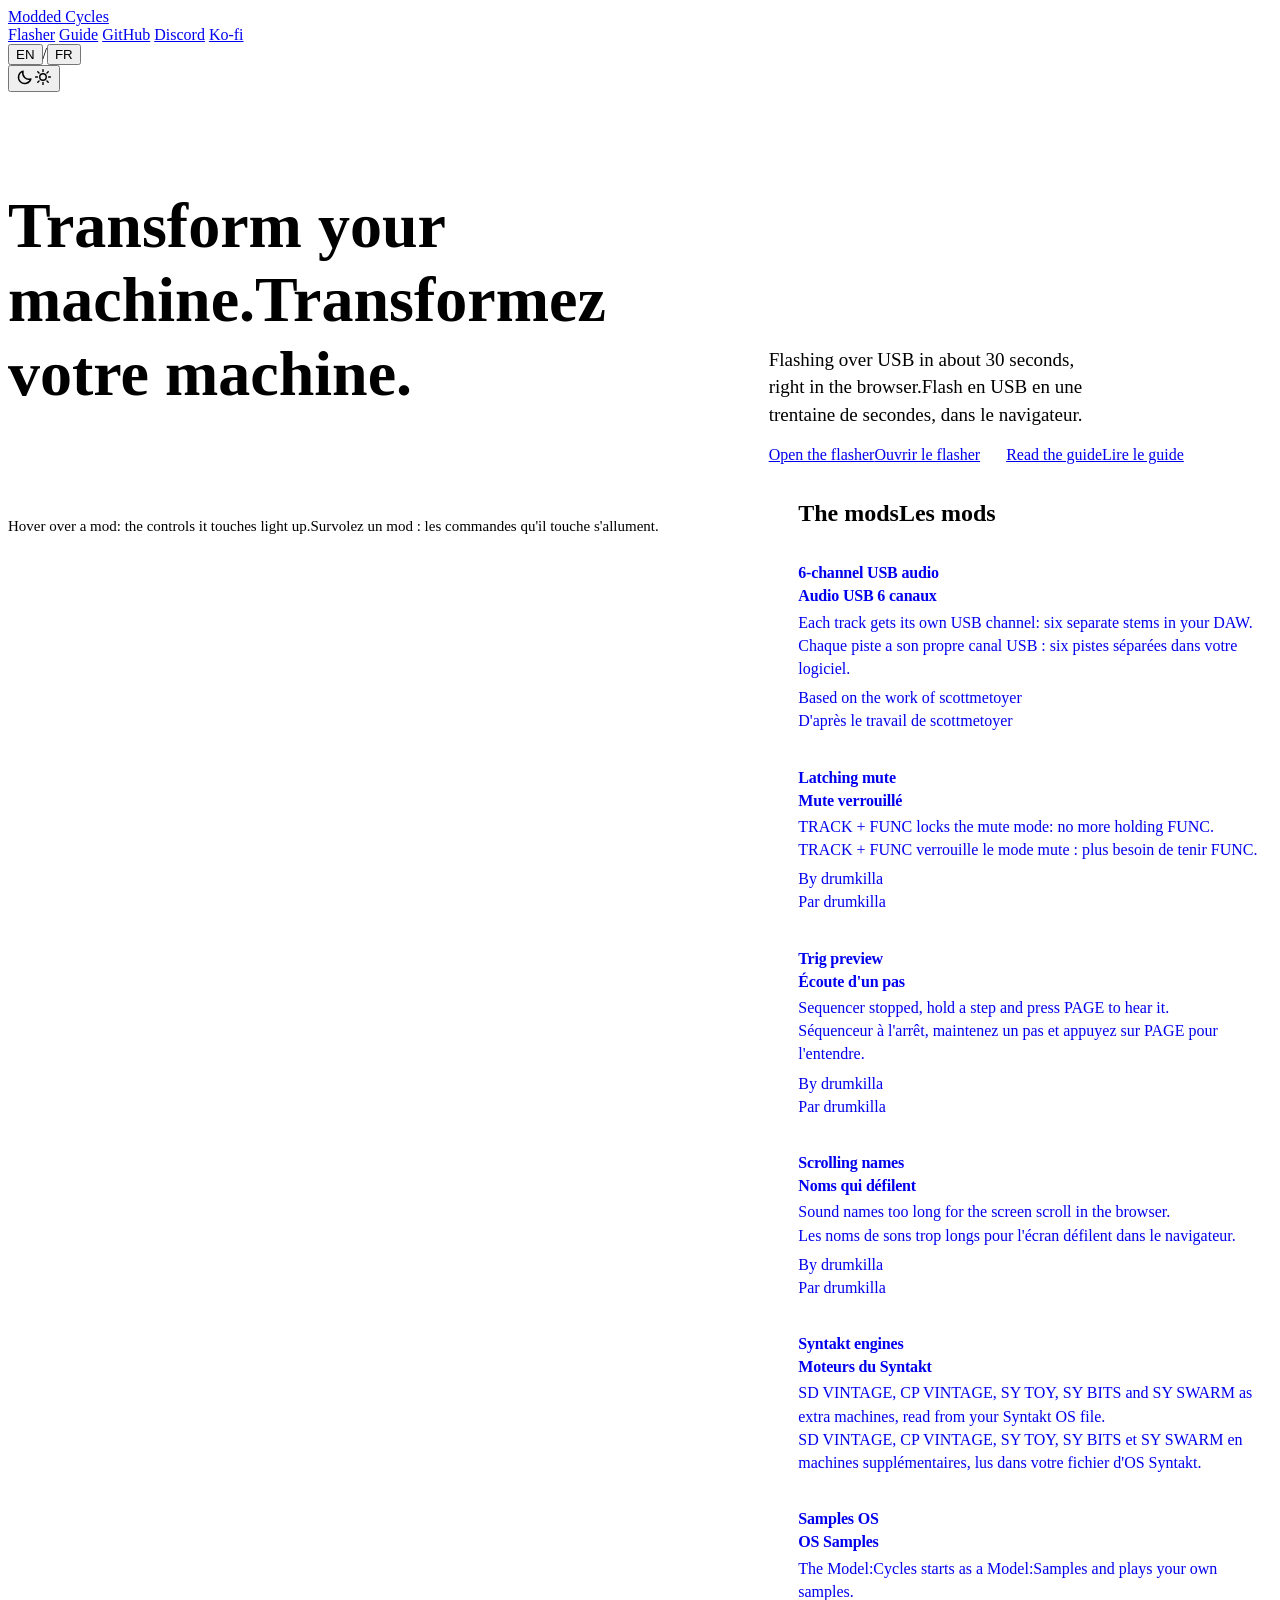
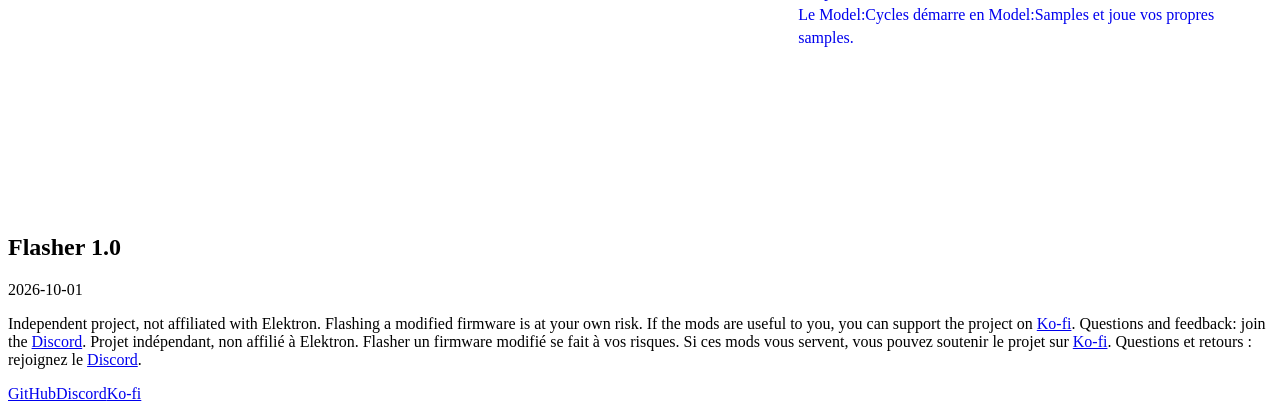
==== docs/index.html @ 0661b315 "Acid with the Syntakt engines under Model-TG (notes/51 §11) With Model-TG ticked, Acid and the Synta" ====
<!DOCTYPE html>
<html lang="en">
<head>
<meta charset="utf-8">
<meta name="viewport" content="width=device-width, initial-scale=1">
<title>Modded Cycles</title>
<meta name="description" content="Firmware mods for the Elektron Model:Cycles: 6-channel USB audio, Syntakt engines, latching mute, trig preview. Patched in your browser from your own OS file.">
<meta name="theme-color" content="#e3e2de" media="(prefers-color-scheme: light)">
<meta name="theme-color" content="#1b1b1b" media="(prefers-color-scheme: dark)">
<link rel="icon" href="assets/icon.svg" type="image/svg+xml">
<link rel="preconnect" href="https://fonts.googleapis.com">
<link rel="preconnect" href="https://fonts.gstatic.com" crossorigin>
<link rel="stylesheet" href="https://fonts.googleapis.com/css2?family=Familjen+Grotesk:wght@400..700&family=Tiny5&display=swap">
<link rel="stylesheet" href="assets/site.css?v=2026-10-09-01">
<script>try{var l=localStorage.getItem("mc-lang"),t=localStorage.getItem("mc-theme")}catch(e){}document.documentElement.lang=l||(/^fr\b/i.test(navigator.language||"")?"fr":"en");if(t)document.documentElement.setAttribute("data-theme",t)</script>
<style>
  .intro{display:grid;grid-template-columns:minmax(0,7fr) minmax(0,5fr);gap:20px 56px;align-items:end;padding:44px 0 36px}
  .intro h1{font-size:clamp(40px,5vw,64px)}
  .intro p{font-size:19px;line-height:1.45;max-width:34ch;margin:0 0 18px}
  .act{display:flex;flex-wrap:wrap;align-items:center;gap:14px 26px}

  .bench{display:grid;grid-template-columns:minmax(0,1.55fr) minmax(0,1fr);gap:56px;align-items:start}
  .bench figure{margin:0;position:sticky;top:20px}
  .bench [data-device]{max-width:calc((100vh - 275px) * 1.467)}
  .bench figcaption{margin-top:18px;font-size:15px;color:var(--muted)}
  .bench h2{margin:0 0 18px}
  .mods{list-style:none;margin:0;padding:0;border-top:1px solid var(--line)}
  .mods a{display:block;padding:16px 0 17px;border-bottom:1px solid var(--line);text-decoration:none}
  .mods b{display:block;font-size:19px;letter-spacing:-.01em;margin-bottom:3px}
  .mods span{display:block;color:var(--ink-2);font-size:16px;line-height:1.45}
  .mods em{display:block;margin-top:6px;font-style:normal;font-size:14px;color:var(--muted)}
  .mods a:hover b,.mods a:focus-visible b{text-decoration:underline;text-decoration-color:var(--red);text-decoration-thickness:2px;text-underline-offset:.18em}
  .mods a:focus-visible{outline-offset:0}

  .release{display:grid;grid-template-columns:minmax(0,7fr) minmax(0,5fr);gap:12px 56px;margin-top:120px;padding-top:28px;border-top:1px solid var(--ink)}
  .release time{display:block;color:var(--muted);margin-top:10px}
  .release p{margin:0 0 .6em;font-size:18px}
  .release ul{margin:0;padding-left:1.1em}
  .release li{margin:.3em 0}

  @media (hover:none){.bench figcaption{display:none}}
  @media (max-width:900px){
    .intro{grid-template-columns:1fr;padding:36px 0 32px}
    .bench{grid-template-columns:1fr;gap:32px}
    .bench figure{position:static}
    .bench [data-device]{max-width:none}
    .release{grid-template-columns:1fr;margin-top:80px}
  }
</style>
</head>
<body data-page="home">

<header class="wrap top">
  <a class="brand" href="./">Modded Cycles</a>
  <nav aria-label="Site">
    <a href="flasher/">Flasher</a>
    <a href="guide/">Guide</a>
    <a href="https://github.com/18nelli18/Modded-Cycles" target="_blank" rel="noopener">GitHub</a>
    <a href="https://discord.gg/hWegtJZcmm" target="_blank" rel="noopener">Discord</a>
    <a href="https://ko-fi.com/18nelli" target="_blank" rel="noopener">Ko-fi</a>
  </nav>
  <div class="lang" role="group" aria-label="Language"><button type="button" data-lang="en" aria-pressed="true">EN</button>/<button type="button" data-lang="fr" aria-pressed="false">FR</button></div>
  <button type="button" class="theme-btn" aria-label="Dark mode"><svg class="moon" width="18" height="18" viewBox="0 0 20 20" fill="none" stroke="currentColor" stroke-width="1.6" stroke-linejoin="round" aria-hidden="true"><path d="M16.5 12.2A7 7 0 0 1 7.8 3.5a7 7 0 1 0 8.7 8.7z"/></svg><svg class="sun" width="18" height="18" viewBox="0 0 20 20" fill="none" stroke="currentColor" stroke-width="1.6" stroke-linecap="round" aria-hidden="true"><circle cx="10" cy="10" r="3.6"/><path d="M10 1.8v2M10 16.2v2M1.8 10h2M16.2 10h2M4.2 4.2l1.4 1.4M14.4 14.4l1.4 1.4M4.2 15.8l1.4-1.4M14.4 5.6l1.4-1.4"/></svg></button>
</header>

<main class="wrap">
  <section class="intro">
    <h1><span data-l="en">Transform your machine.</span><span data-l="fr">Transformez votre machine.</span></h1>
    <div>
      <p><span data-l="en">Flashing over USB in about 30 seconds, right in the browser.</span><span data-l="fr">Flash en USB en une trentaine de secondes, dans le navigateur.</span></p>
      <div class="act">
        <a class="btn" href="flasher/"><span data-l="en">Open the flasher</span><span data-l="fr">Ouvrir le flasher</span></a>
        <a href="guide/"><span data-l="en">Read the guide</span><span data-l="fr">Lire le guide</span></a>
      </div>
    </div>
  </section>

  <section class="bench">
    <figure>
      <div data-device="seq"></div>
      <figcaption><span data-l="en">Hover over a mod: the controls it touches light up.</span><span data-l="fr">Survolez un mod : les commandes qu'il touche s'allument.</span></figcaption>
    </figure>
    <div>
      <h2><span data-l="en">The mods</span><span data-l="fr">Les mods</span></h2>
      <ol class="mods">
        <li><a href="guide/#usb6" data-hl="pads" data-lcd="USB AUDIO/>6 CHANNELS">
          <b><span data-l="en">6-channel USB audio</span><span data-l="fr">Audio USB 6 canaux</span></b>
          <span><span data-l="en">Each track gets its own USB channel: six separate stems in your DAW.</span><span data-l="fr">Chaque piste a son propre canal USB : six pistes séparées dans votre logiciel.</span></span>
          <em><span data-l="en">Based on the work of scottmetoyer</span><span data-l="fr">D'après le travail de scottmetoyer</span></em></a></li>
        <li><a href="guide/#mute" data-hl="track,func" data-lcd="MUTE/>LOCKED">
          <b><span data-l="en">Latching mute</span><span data-l="fr">Mute verrouillé</span></b>
          <span><span data-l="en">TRACK + FUNC locks the mute mode: no more holding FUNC.</span><span data-l="fr">TRACK + FUNC verrouille le mode mute : plus besoin de tenir FUNC.</span></span>
          <em><span data-l="en">By drumkilla</span><span data-l="fr">Par drumkilla</span></em></a></li>
        <li><a href="guide/#preview" data-hl="s5,page" data-lcd="TRIG 5/>PREVIEW">
          <b><span data-l="en">Trig preview</span><span data-l="fr">Écoute d'un pas</span></b>
          <span><span data-l="en">Sequencer stopped, hold a step and press PAGE to hear it.</span><span data-l="fr">Séquenceur à l'arrêt, maintenez un pas et appuyez sur PAGE pour l'entendre.</span></span>
          <em><span data-l="en">By drumkilla</span><span data-l="fr">Par drumkilla</span></em></a></li>
        <li><a href="guide/#scroll" data-hl="lcd" data-lcd="~Deep Ocean Pad Wash 02">
          <b><span data-l="en">Scrolling names</span><span data-l="fr">Noms qui défilent</span></b>
          <span><span data-l="en">Sound names too long for the screen scroll in the browser.</span><span data-l="fr">Les noms de sons trop longs pour l'écran défilent dans le navigateur.</span></span>
          <em><span data-l="en">By drumkilla</span><span data-l="fr">Par drumkilla</span></em></a></li>
        <li><a href="guide/#syntakt" data-hl="lcd,machines,synth" data-lcd="menu">
          <b><span data-l="en">Syntakt engines</span><span data-l="fr">Moteurs du Syntakt</span></b>
          <span><span data-l="en">SD VINTAGE, CP VINTAGE, SY TOY, SY BITS and SY SWARM as extra machines, read from your Syntakt OS file.</span><span data-l="fr">SD VINTAGE, CP VINTAGE, SY TOY, SY BITS et SY SWARM en machines supplémentaires, lus dans votre fichier d'OS Syntakt.</span></span></a></li>
        <li><a href="guide/#samples" data-hl="lcd,pads" data-lcd="SAMPLES OS/>MODEL:SAMPLES">
          <b><span data-l="en">Samples OS</span><span data-l="fr">OS Samples</span></b>
          <span><span data-l="en">The Model:Cycles starts as a Model:Samples and plays your own samples.</span><span data-l="fr">Le Model:Cycles démarre en Model:Samples et joue vos propres samples.</span></span></a></li>
      </ol>
    </div>
  </section>

  <section class="release" id="version">
    <div>
      <h2>Flasher <span data-rel="version">1.0</span></h2>
      <time data-rel="date">2026-10-01</time>
    </div>
    <div data-rel="changes"></div>
  </section>
</main>

<footer class="foot">
  <div class="wrap">
    <p>
      <span data-l="en">Independent project, not affiliated with Elektron. Flashing a modified firmware is at your own risk. If the mods are useful to you, you can support the project on <a href="https://ko-fi.com/18nelli" target="_blank" rel="noopener">Ko-fi</a>. Questions and feedback: join the <a href="https://discord.gg/hWegtJZcmm" target="_blank" rel="noopener">Discord</a>.</span>
      <span data-l="fr">Projet indépendant, non affilié à Elektron. Flasher un firmware modifié se fait à vos risques. Si ces mods vous servent, vous pouvez soutenir le projet sur <a href="https://ko-fi.com/18nelli" target="_blank" rel="noopener">Ko-fi</a>. Questions et retours : rejoignez le <a href="https://discord.gg/hWegtJZcmm" target="_blank" rel="noopener">Discord</a>.</span>
    </p>
    <nav aria-label="Footer"><a href="https://github.com/18nelli18/Modded-Cycles" target="_blank" rel="noopener">GitHub</a><a href="https://discord.gg/hWegtJZcmm" target="_blank" rel="noopener">Discord</a><a href="https://ko-fi.com/18nelli" target="_blank" rel="noopener">Ko-fi</a></nav>
  </div>
</footer>

<script src="assets/release.js?v=2026-10-09-01"></script>
<script src="assets/cycles.js?v=2026-10-09-01"></script>
<script src="assets/site.js?v=2026-10-09-01"></script>
</body>
</html>
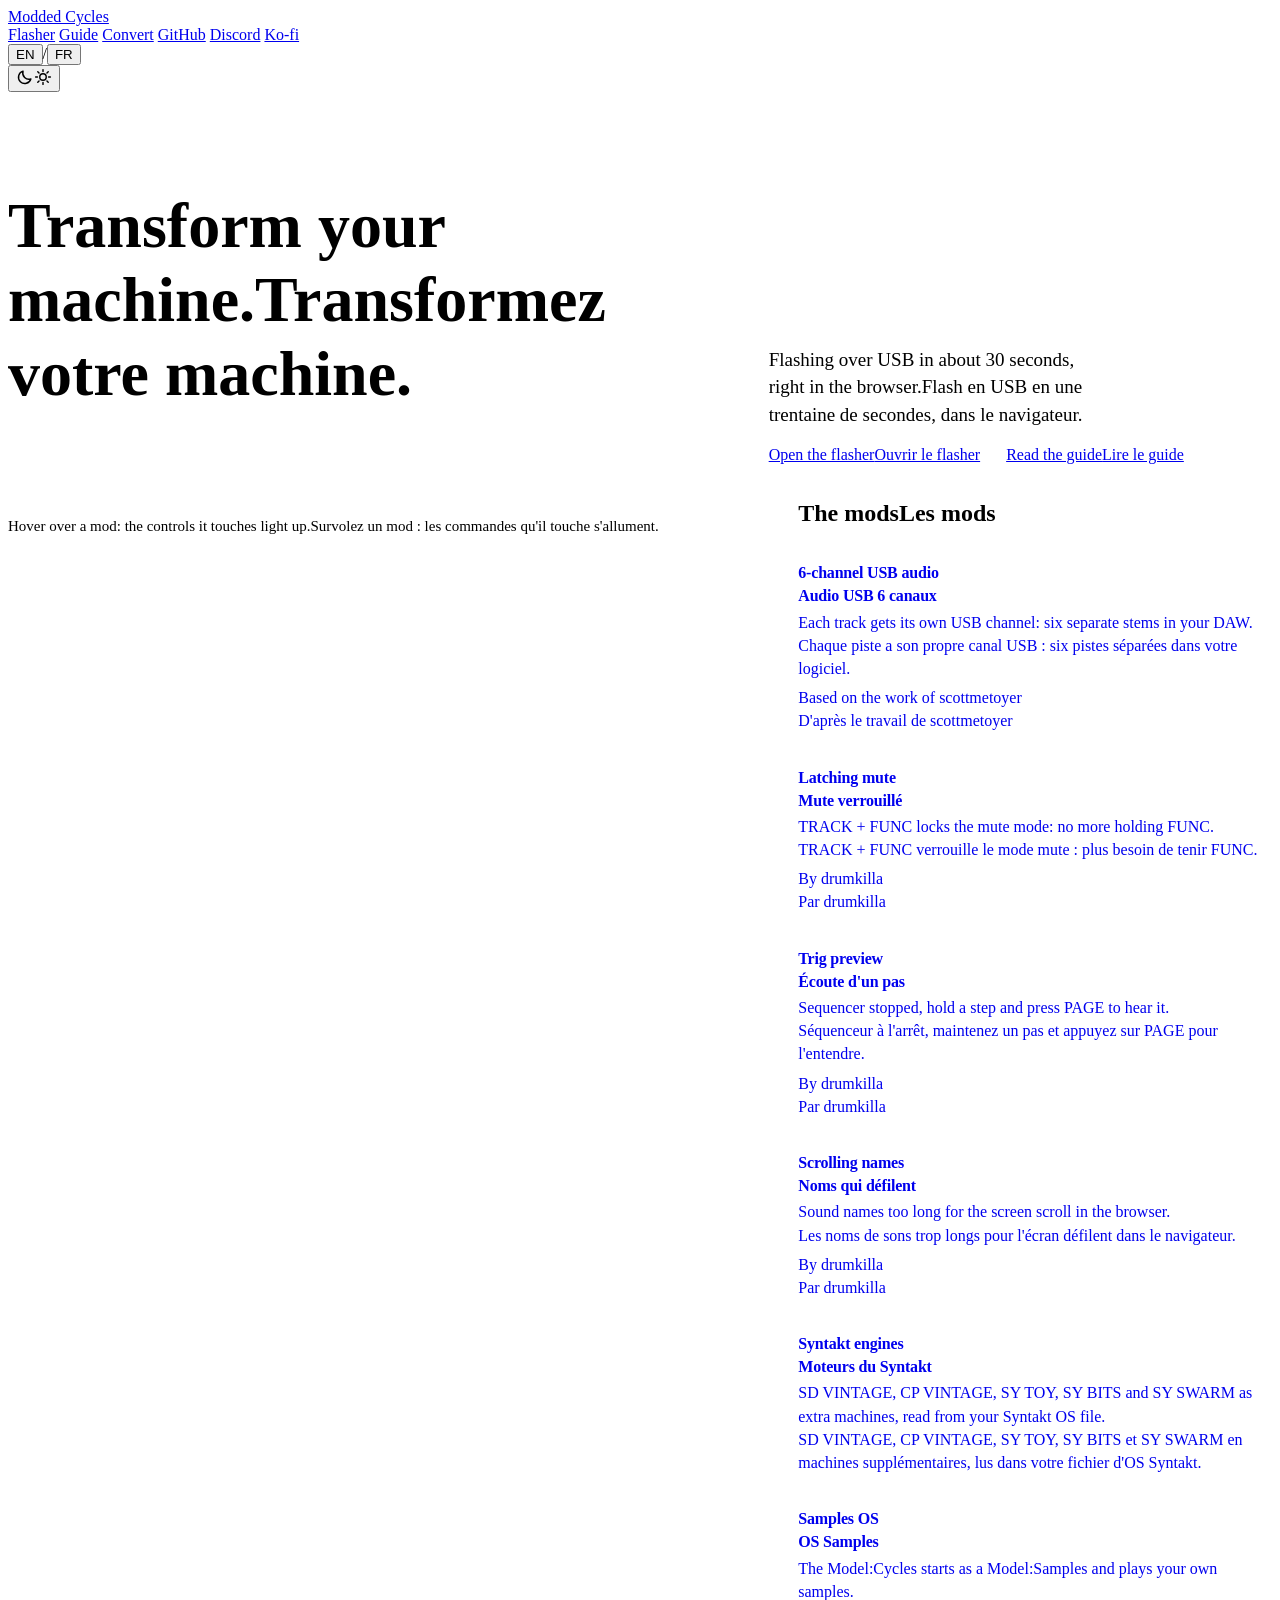
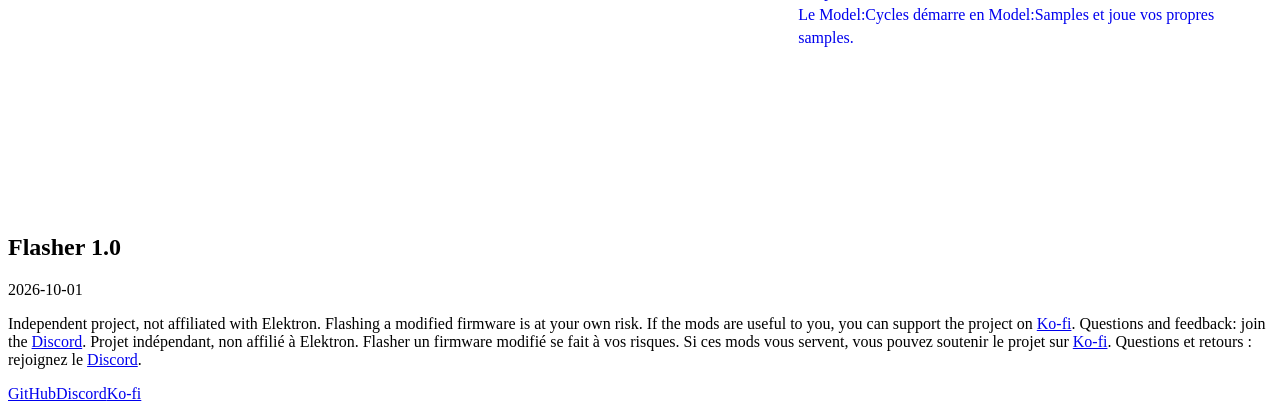
==== commit f7347646: "Wavetable: convert tables offline (web converter + baked layout), fade in at note-on Wave now reads " ====
--- a/docs/index.html
+++ b/docs/index.html
@@ -11,7 +11,7 @@
 <link rel="preconnect" href="https://fonts.googleapis.com">
 <link rel="preconnect" href="https://fonts.gstatic.com" crossorigin>
 <link rel="stylesheet" href="https://fonts.googleapis.com/css2?family=Familjen+Grotesk:wght@400..700&family=Tiny5&display=swap">
-<link rel="stylesheet" href="assets/site.css?v=2026-10-09-01">
+<link rel="stylesheet" href="assets/site.css?v=2026-10-08-02">
 <script>try{var l=localStorage.getItem("mc-lang"),t=localStorage.getItem("mc-theme")}catch(e){}document.documentElement.lang=l||(/^fr\b/i.test(navigator.language||"")?"fr":"en");if(t)document.documentElement.setAttribute("data-theme",t)</script>
 <style>
   .intro{display:grid;grid-template-columns:minmax(0,7fr) minmax(0,5fr);gap:20px 56px;align-items:end;padding:44px 0 36px}
@@ -55,6 +55,7 @@
   <nav aria-label="Site">
     <a href="flasher/">Flasher</a>
     <a href="guide/">Guide</a>
+    <a href="convert/">Convert</a>
     <a href="https://github.com/18nelli18/Modded-Cycles" target="_blank" rel="noopener">GitHub</a>
     <a href="https://discord.gg/hWegtJZcmm" target="_blank" rel="noopener">Discord</a>
     <a href="https://ko-fi.com/18nelli" target="_blank" rel="noopener">Ko-fi</a>
@@ -128,8 +129,8 @@
   </div>
 </footer>
 
-<script src="assets/release.js?v=2026-10-09-01"></script>
-<script src="assets/cycles.js?v=2026-10-09-01"></script>
-<script src="assets/site.js?v=2026-10-09-01"></script>
+<script src="assets/release.js?v=2026-10-08-02"></script>
+<script src="assets/cycles.js?v=2026-10-08-02"></script>
+<script src="assets/site.js?v=2026-10-08-02"></script>
 </body>
 </html>
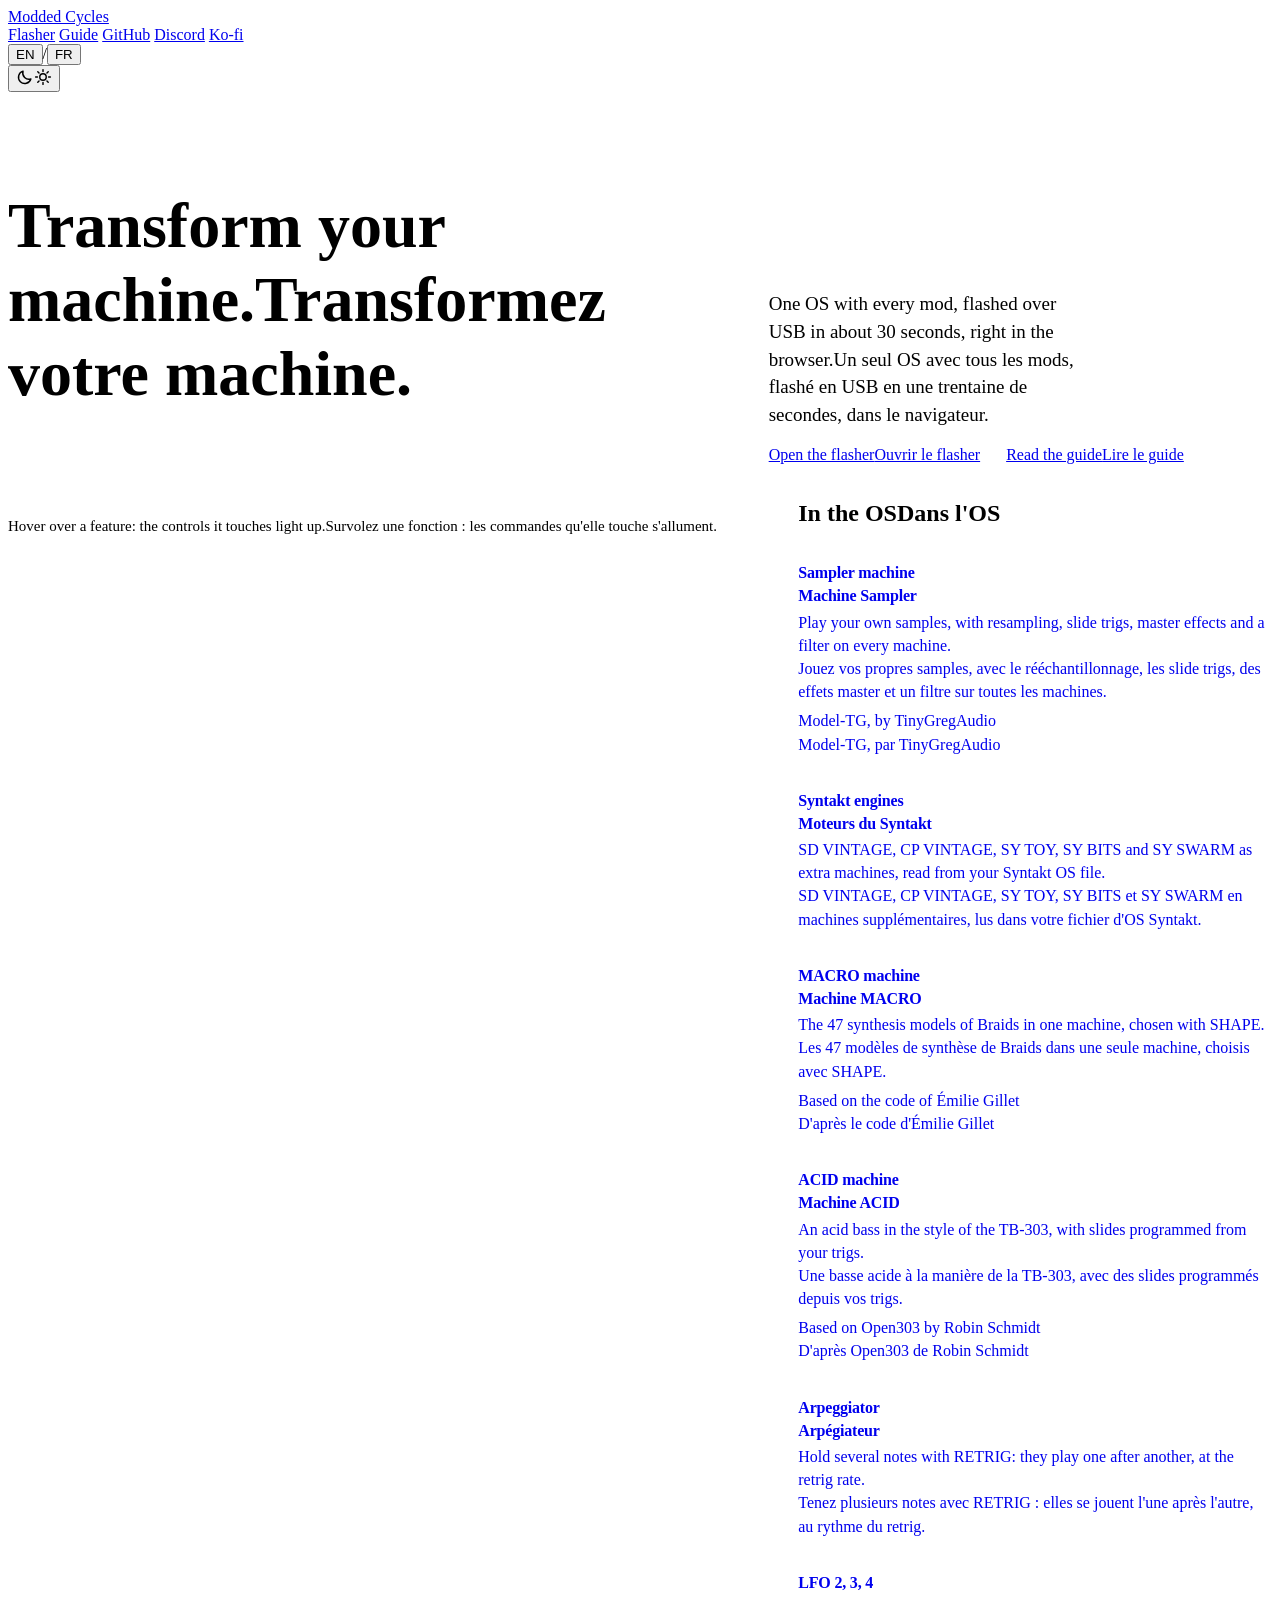
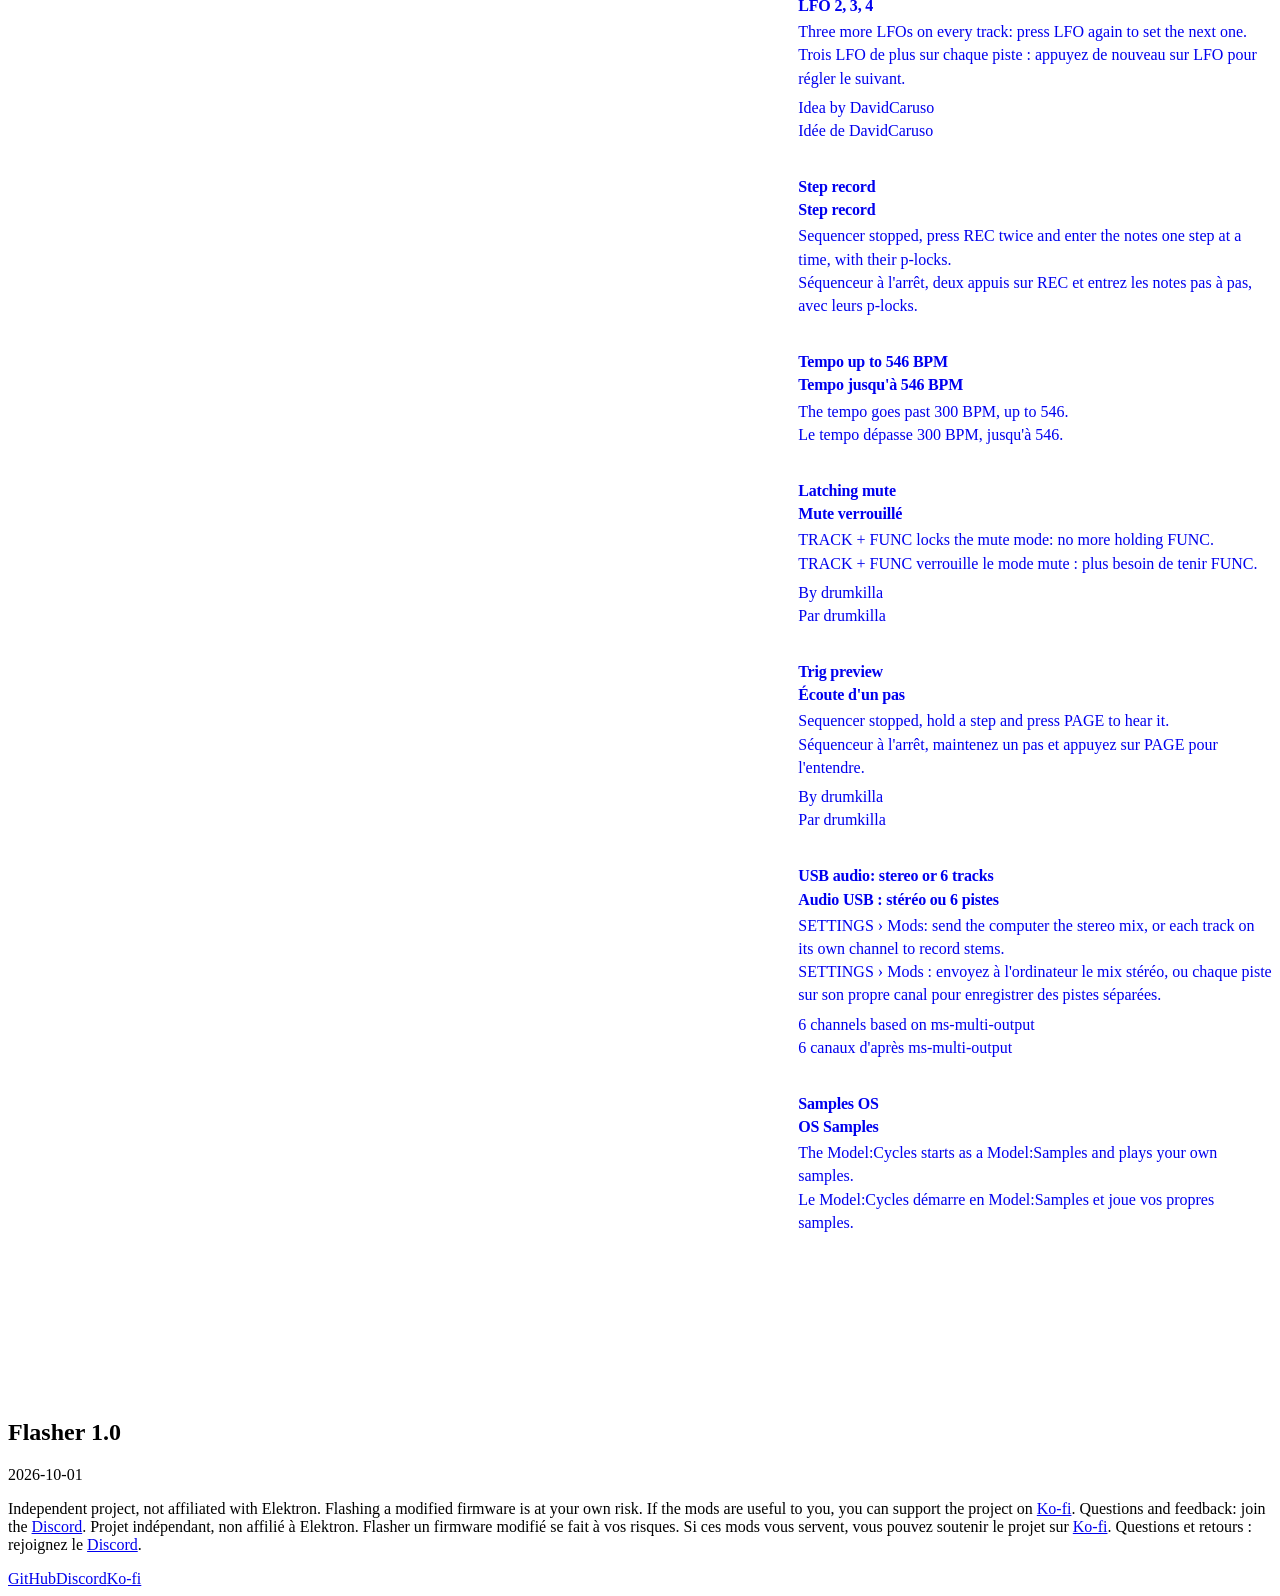
==== commit 09fcef25: "Merge Maxime's main (Modded Cycles OS 2.0) into the wave preview branch upstream/main brings the sin" ====
--- a/docs/index.html
+++ b/docs/index.html
@@ -4,14 +4,14 @@
 <meta charset="utf-8">
 <meta name="viewport" content="width=device-width, initial-scale=1">
 <title>Modded Cycles</title>
-<meta name="description" content="Firmware mods for the Elektron Model:Cycles: 6-channel USB audio, Syntakt engines, latching mute, trig preview. Patched in your browser from your own OS file.">
+<meta name="description" content="Modded Cycles OS: one firmware for the Elektron Model:Cycles with a Sampler, the Syntakt engines, MACRO, ACID, an arpeggiator and more. Built in your browser from your own official files.">
 <meta name="theme-color" content="#e3e2de" media="(prefers-color-scheme: light)">
 <meta name="theme-color" content="#1b1b1b" media="(prefers-color-scheme: dark)">
 <link rel="icon" href="assets/icon.svg" type="image/svg+xml">
 <link rel="preconnect" href="https://fonts.googleapis.com">
 <link rel="preconnect" href="https://fonts.gstatic.com" crossorigin>
 <link rel="stylesheet" href="https://fonts.googleapis.com/css2?family=Familjen+Grotesk:wght@400..700&family=Tiny5&display=swap">
-<link rel="stylesheet" href="assets/site.css?v=2026-10-08-02">
+<link rel="stylesheet" href="assets/site.css?v=2026-10-20-02">
 <script>try{var l=localStorage.getItem("mc-lang"),t=localStorage.getItem("mc-theme")}catch(e){}document.documentElement.lang=l||(/^fr\b/i.test(navigator.language||"")?"fr":"en");if(t)document.documentElement.setAttribute("data-theme",t)</script>
 <style>
   .intro{display:grid;grid-template-columns:minmax(0,7fr) minmax(0,5fr);gap:20px 56px;align-items:end;padding:44px 0 36px}
@@ -55,7 +55,6 @@
   <nav aria-label="Site">
     <a href="flasher/">Flasher</a>
     <a href="guide/">Guide</a>
-    <a href="convert/">Convert</a>
     <a href="https://github.com/18nelli18/Modded-Cycles" target="_blank" rel="noopener">GitHub</a>
     <a href="https://discord.gg/hWegtJZcmm" target="_blank" rel="noopener">Discord</a>
     <a href="https://ko-fi.com/18nelli" target="_blank" rel="noopener">Ko-fi</a>
@@ -68,7 +67,7 @@
   <section class="intro">
     <h1><span data-l="en">Transform your machine.</span><span data-l="fr">Transformez votre machine.</span></h1>
     <div>
-      <p><span data-l="en">Flashing over USB in about 30 seconds, right in the browser.</span><span data-l="fr">Flash en USB en une trentaine de secondes, dans le navigateur.</span></p>
+      <p><span data-l="en">One OS with every mod, flashed over USB in about 30 seconds, right in the browser.</span><span data-l="fr">Un seul OS avec tous les mods, flashé en USB en une trentaine de secondes, dans le navigateur.</span></p>
       <div class="act">
         <a class="btn" href="flasher/"><span data-l="en">Open the flasher</span><span data-l="fr">Ouvrir le flasher</span></a>
         <a href="guide/"><span data-l="en">Read the guide</span><span data-l="fr">Lire le guide</span></a>
@@ -79,15 +78,39 @@
   <section class="bench">
     <figure>
       <div data-device="seq"></div>
-      <figcaption><span data-l="en">Hover over a mod: the controls it touches light up.</span><span data-l="fr">Survolez un mod : les commandes qu'il touche s'allument.</span></figcaption>
+      <figcaption><span data-l="en">Hover over a feature: the controls it touches light up.</span><span data-l="fr">Survolez une fonction : les commandes qu'elle touche s'allument.</span></figcaption>
     </figure>
     <div>
-      <h2><span data-l="en">The mods</span><span data-l="fr">Les mods</span></h2>
+      <h2><span data-l="en">In the OS</span><span data-l="fr">Dans l'OS</span></h2>
       <ol class="mods">
-        <li><a href="guide/#usb6" data-hl="pads" data-lcd="USB AUDIO/>6 CHANNELS">
-          <b><span data-l="en">6-channel USB audio</span><span data-l="fr">Audio USB 6 canaux</span></b>
-          <span><span data-l="en">Each track gets its own USB channel: six separate stems in your DAW.</span><span data-l="fr">Chaque piste a son propre canal USB : six pistes séparées dans votre logiciel.</span></span>
-          <em><span data-l="en">Based on the work of scottmetoyer</span><span data-l="fr">D'après le travail de scottmetoyer</span></em></a></li>
+        <li><a href="guide/#model-tg" data-hl="machines,func" data-lcd="07 Sampler/>Sample loaded/to Sampler">
+          <b><span data-l="en">Sampler machine</span><span data-l="fr">Machine Sampler</span></b>
+          <span><span data-l="en">Play your own samples, with resampling, slide trigs, master effects and a filter on every machine.</span><span data-l="fr">Jouez vos propres samples, avec le rééchantillonnage, les slide trigs, des effets master et un filtre sur toutes les machines.</span></span>
+          <em><span data-l="en">Model-TG, by TinyGregAudio</span><span data-l="fr">Model-TG, par TinyGregAudio</span></em></a></li>
+        <li><a href="guide/#syntakt" data-hl="lcd,machines,synth" data-lcd="08 SDVtg/>09 CPVtg/10 SYToy/11 SYBit">
+          <b><span data-l="en">Syntakt engines</span><span data-l="fr">Moteurs du Syntakt</span></b>
+          <span><span data-l="en">SD VINTAGE, CP VINTAGE, SY TOY, SY BITS and SY SWARM as extra machines, read from your Syntakt OS file.</span><span data-l="fr">SD VINTAGE, CP VINTAGE, SY TOY, SY BITS et SY SWARM en machines supplémentaires, lus dans votre fichier d'OS Syntakt.</span></span></a></li>
+        <li><a href="guide/#macro" data-hl="machines,shape,color,sweep" data-lcd="13 MACRO/>47 MODELS">
+          <b><span data-l="en">MACRO machine</span><span data-l="fr">Machine MACRO</span></b>
+          <span><span data-l="en">The 47 synthesis models of Braids in one machine, chosen with SHAPE.</span><span data-l="fr">Les 47 modèles de synthèse de Braids dans une seule machine, choisis avec SHAPE.</span></span>
+          <em><span data-l="en">Based on the code of Émilie Gillet</span><span data-l="fr">D'après le code d'Émilie Gillet</span></em></a></li>
+        <li><a href="guide/#acid" data-hl="machines,synth" data-lcd="14 ACID/>CUT RES ENV DRV">
+          <b><span data-l="en">ACID machine</span><span data-l="fr">Machine ACID</span></b>
+          <span><span data-l="en">An acid bass in the style of the TB-303, with slides programmed from your trigs.</span><span data-l="fr">Une basse acide à la manière de la TB-303, avec des slides programmés depuis vos trigs.</span></span>
+          <em><span data-l="en">Based on Open303 by Robin Schmidt</span><span data-l="fr">D'après Open303 de Robin Schmidt</span></em></a></li>
+        <li><a href="guide/#arp" data-hl="func,retrig" data-lcd=">Arp     UP/Oct      1">
+          <b><span data-l="en">Arpeggiator</span><span data-l="fr">Arpégiateur</span></b>
+          <span><span data-l="en">Hold several notes with RETRIG: they play one after another, at the retrig rate.</span><span data-l="fr">Tenez plusieurs notes avec RETRIG : elles se jouent l'une après l'autre, au rythme du retrig.</span></span></a></li>
+        <li><a href="guide/#lfo-plus" data-hl="lfo,lfospeed" data-lcd="LFO/>2">
+          <b><span data-l="en">LFO 2, 3, 4</span><span data-l="fr">LFO 2, 3, 4</span></b>
+          <span><span data-l="en">Three more LFOs on every track: press LFO again to set the next one.</span><span data-l="fr">Trois LFO de plus sur chaque piste : appuyez de nouveau sur LFO pour régler le suivant.</span></span>
+          <em><span data-l="en">Idea by DavidCaruso</span><span data-l="fr">Idée de DavidCaruso</span></em></a></li>
+        <li><a href="guide/#step-rec" data-hl="rec,s1" data-lcd="Step-rec:/>ON">
+          <b><span data-l="en">Step record</span><span data-l="fr">Step record</span></b>
+          <span><span data-l="en">Sequencer stopped, press REC twice and enter the notes one step at a time, with their p-locks.</span><span data-l="fr">Séquenceur à l'arrêt, deux appuis sur REC et entrez les notes pas à pas, avec leurs p-locks.</span></span></a></li>
+        <li><a href="guide/#tempo" data-hl="tempo,level" data-lcd="TEMPO/>546.0 BPM">
+          <b><span data-l="en">Tempo up to 546 BPM</span><span data-l="fr">Tempo jusqu'à 546 BPM</span></b>
+          <span><span data-l="en">The tempo goes past 300 BPM, up to 546.</span><span data-l="fr">Le tempo dépasse 300 BPM, jusqu'à 546.</span></span></a></li>
         <li><a href="guide/#mute" data-hl="track,func" data-lcd="MUTE/>LOCKED">
           <b><span data-l="en">Latching mute</span><span data-l="fr">Mute verrouillé</span></b>
           <span><span data-l="en">TRACK + FUNC locks the mute mode: no more holding FUNC.</span><span data-l="fr">TRACK + FUNC verrouille le mode mute : plus besoin de tenir FUNC.</span></span>
@@ -96,13 +119,10 @@
           <b><span data-l="en">Trig preview</span><span data-l="fr">Écoute d'un pas</span></b>
           <span><span data-l="en">Sequencer stopped, hold a step and press PAGE to hear it.</span><span data-l="fr">Séquenceur à l'arrêt, maintenez un pas et appuyez sur PAGE pour l'entendre.</span></span>
           <em><span data-l="en">By drumkilla</span><span data-l="fr">Par drumkilla</span></em></a></li>
-        <li><a href="guide/#scroll" data-hl="lcd" data-lcd="~Deep Ocean Pad Wash 02">
-          <b><span data-l="en">Scrolling names</span><span data-l="fr">Noms qui défilent</span></b>
-          <span><span data-l="en">Sound names too long for the screen scroll in the browser.</span><span data-l="fr">Les noms de sons trop longs pour l'écran défilent dans le navigateur.</span></span>
-          <em><span data-l="en">By drumkilla</span><span data-l="fr">Par drumkilla</span></em></a></li>
-        <li><a href="guide/#syntakt" data-hl="lcd,machines,synth" data-lcd="menu">
-          <b><span data-l="en">Syntakt engines</span><span data-l="fr">Moteurs du Syntakt</span></b>
-          <span><span data-l="en">SD VINTAGE, CP VINTAGE, SY TOY, SY BITS and SY SWARM as extra machines, read from your Syntakt OS file.</span><span data-l="fr">SD VINTAGE, CP VINTAGE, SY TOY, SY BITS et SY SWARM en machines supplémentaires, lus dans votre fichier d'OS Syntakt.</span></span></a></li>
+        <li><a href="guide/#mod-settings" data-hl="settings,level" data-lcd="USB AUDIO/>6CH">
+          <b><span data-l="en">USB audio: stereo or 6 tracks</span><span data-l="fr">Audio USB : stéréo ou 6 pistes</span></b>
+          <span><span data-l="en">SETTINGS › Mods: send the computer the stereo mix, or each track on its own channel to record stems.</span><span data-l="fr">SETTINGS › Mods : envoyez à l'ordinateur le mix stéréo, ou chaque piste sur son propre canal pour enregistrer des pistes séparées.</span></span>
+          <em><span data-l="en">6 channels based on ms-multi-output</span><span data-l="fr">6 canaux d'après ms-multi-output</span></em></a></li>
         <li><a href="guide/#samples" data-hl="lcd,pads" data-lcd="SAMPLES OS/>MODEL:SAMPLES">
           <b><span data-l="en">Samples OS</span><span data-l="fr">OS Samples</span></b>
           <span><span data-l="en">The Model:Cycles starts as a Model:Samples and plays your own samples.</span><span data-l="fr">Le Model:Cycles démarre en Model:Samples et joue vos propres samples.</span></span></a></li>
@@ -129,8 +149,8 @@
   </div>
 </footer>
 
-<script src="assets/release.js?v=2026-10-08-02"></script>
-<script src="assets/cycles.js?v=2026-10-08-02"></script>
-<script src="assets/site.js?v=2026-10-08-02"></script>
+<script src="assets/release.js?v=2026-10-20-02"></script>
+<script src="assets/cycles.js?v=2026-10-20-02"></script>
+<script src="assets/site.js?v=2026-10-20-02"></script>
 </body>
 </html>
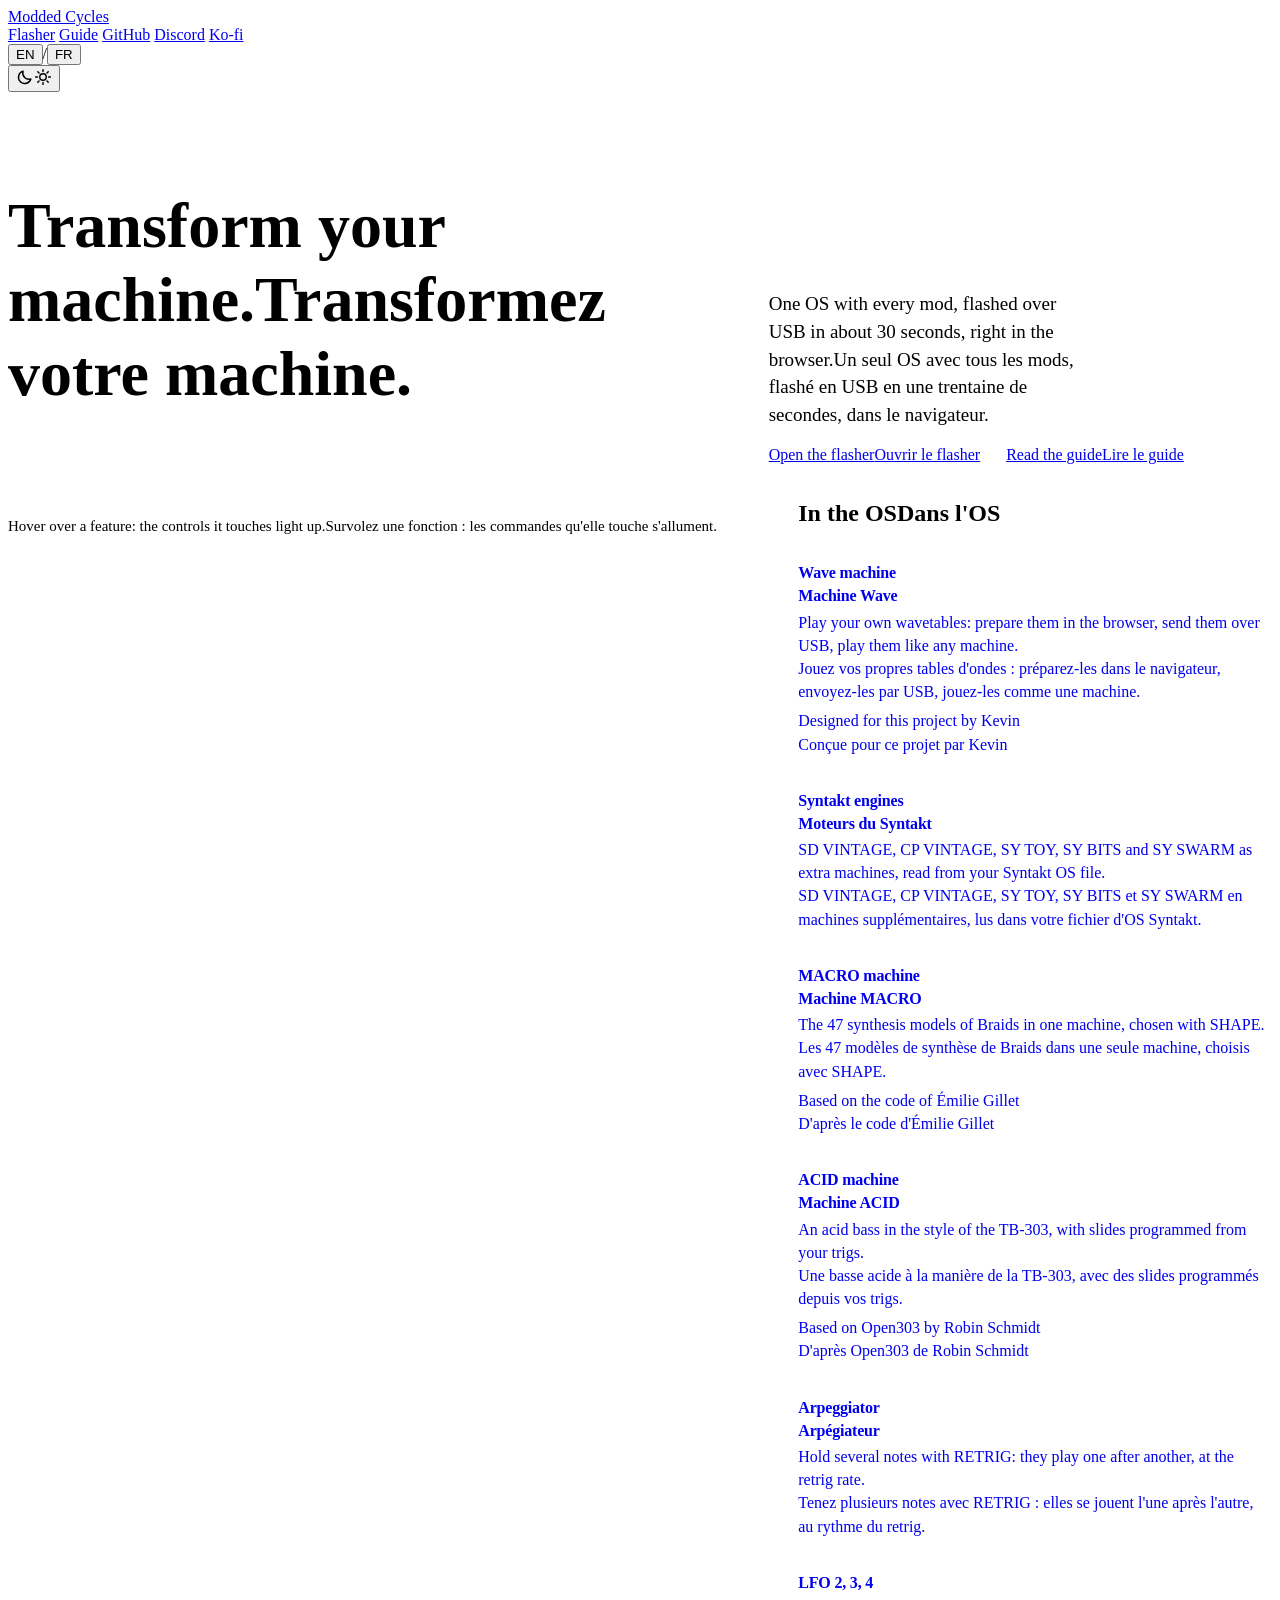
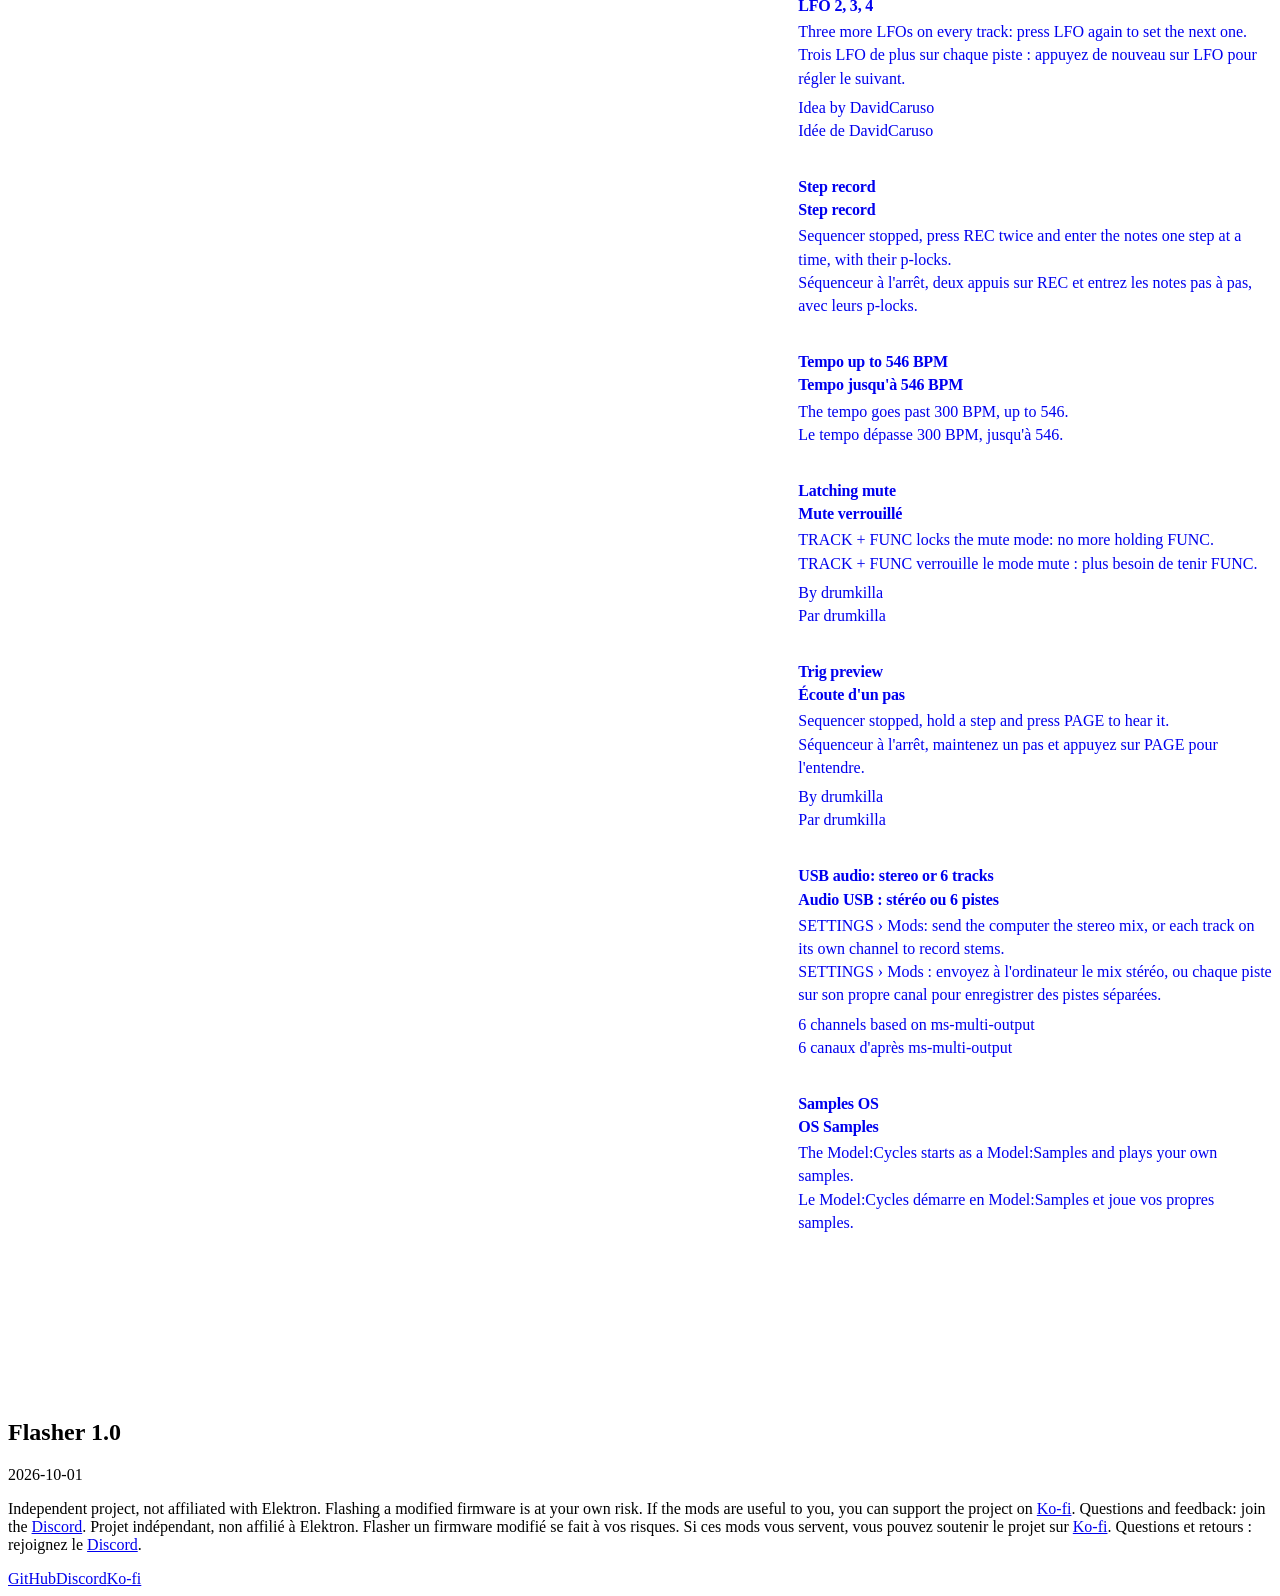
==== commit 0bf7c414: "Wave in the OS: Modded Cycles OS 2.1 (Wave instead of Model-TG) Wave and Model-TG write to the same " ====
--- a/docs/index.html
+++ b/docs/index.html
@@ -4,14 +4,14 @@
 <meta charset="utf-8">
 <meta name="viewport" content="width=device-width, initial-scale=1">
 <title>Modded Cycles</title>
-<meta name="description" content="Modded Cycles OS: one firmware for the Elektron Model:Cycles with a Sampler, the Syntakt engines, MACRO, ACID, an arpeggiator and more. Built in your browser from your own official files.">
+<meta name="description" content="Modded Cycles OS: one firmware for the Elektron Model:Cycles with a Wave machine, the Syntakt engines, MACRO, ACID, an arpeggiator and more. Built in your browser from your own official files.">
 <meta name="theme-color" content="#e3e2de" media="(prefers-color-scheme: light)">
 <meta name="theme-color" content="#1b1b1b" media="(prefers-color-scheme: dark)">
 <link rel="icon" href="assets/icon.svg" type="image/svg+xml">
 <link rel="preconnect" href="https://fonts.googleapis.com">
 <link rel="preconnect" href="https://fonts.gstatic.com" crossorigin>
 <link rel="stylesheet" href="https://fonts.googleapis.com/css2?family=Familjen+Grotesk:wght@400..700&family=Tiny5&display=swap">
-<link rel="stylesheet" href="assets/site.css?v=2026-10-20-02">
+<link rel="stylesheet" href="assets/site.css?v=2026-10-21-01">
 <script>try{var l=localStorage.getItem("mc-lang"),t=localStorage.getItem("mc-theme")}catch(e){}document.documentElement.lang=l||(/^fr\b/i.test(navigator.language||"")?"fr":"en");if(t)document.documentElement.setAttribute("data-theme",t)</script>
 <style>
   .intro{display:grid;grid-template-columns:minmax(0,7fr) minmax(0,5fr);gap:20px 56px;align-items:end;padding:44px 0 36px}
@@ -83,10 +83,10 @@
     <div>
       <h2><span data-l="en">In the OS</span><span data-l="fr">Dans l'OS</span></h2>
       <ol class="mods">
-        <li><a href="guide/#model-tg" data-hl="machines,func" data-lcd="07 Sampler/>Sample loaded/to Sampler">
-          <b><span data-l="en">Sampler machine</span><span data-l="fr">Machine Sampler</span></b>
-          <span><span data-l="en">Play your own samples, with resampling, slide trigs, master effects and a filter on every machine.</span><span data-l="fr">Jouez vos propres samples, avec le rééchantillonnage, les slide trigs, des effets master et un filtre sur toutes les machines.</span></span>
-          <em><span data-l="en">Model-TG, by TinyGregAudio</span><span data-l="fr">Model-TG, par TinyGregAudio</span></em></a></li>
+        <li><a href="guide/#wave" data-hl="machines,func" data-lcd="14 Wave/>Table loaded/to Wave">
+          <b><span data-l="en">Wave machine</span><span data-l="fr">Machine Wave</span></b>
+          <span><span data-l="en">Play your own wavetables: prepare them in the browser, send them over USB, play them like any machine.</span><span data-l="fr">Jouez vos propres tables d'ondes : préparez-les dans le navigateur, envoyez-les par USB, jouez-les comme une machine.</span></span>
+          <em><span data-l="en">Designed for this project by Kevin</span><span data-l="fr">Conçue pour ce projet par Kevin</span></em></a></li>
         <li><a href="guide/#syntakt" data-hl="lcd,machines,synth" data-lcd="08 SDVtg/>09 CPVtg/10 SYToy/11 SYBit">
           <b><span data-l="en">Syntakt engines</span><span data-l="fr">Moteurs du Syntakt</span></b>
           <span><span data-l="en">SD VINTAGE, CP VINTAGE, SY TOY, SY BITS and SY SWARM as extra machines, read from your Syntakt OS file.</span><span data-l="fr">SD VINTAGE, CP VINTAGE, SY TOY, SY BITS et SY SWARM en machines supplémentaires, lus dans votre fichier d'OS Syntakt.</span></span></a></li>
@@ -149,8 +149,8 @@
   </div>
 </footer>
 
-<script src="assets/release.js?v=2026-10-20-02"></script>
-<script src="assets/cycles.js?v=2026-10-20-02"></script>
-<script src="assets/site.js?v=2026-10-20-02"></script>
+<script src="assets/release.js?v=2026-10-21-01"></script>
+<script src="assets/cycles.js?v=2026-10-21-01"></script>
+<script src="assets/site.js?v=2026-10-21-01"></script>
 </body>
 </html>
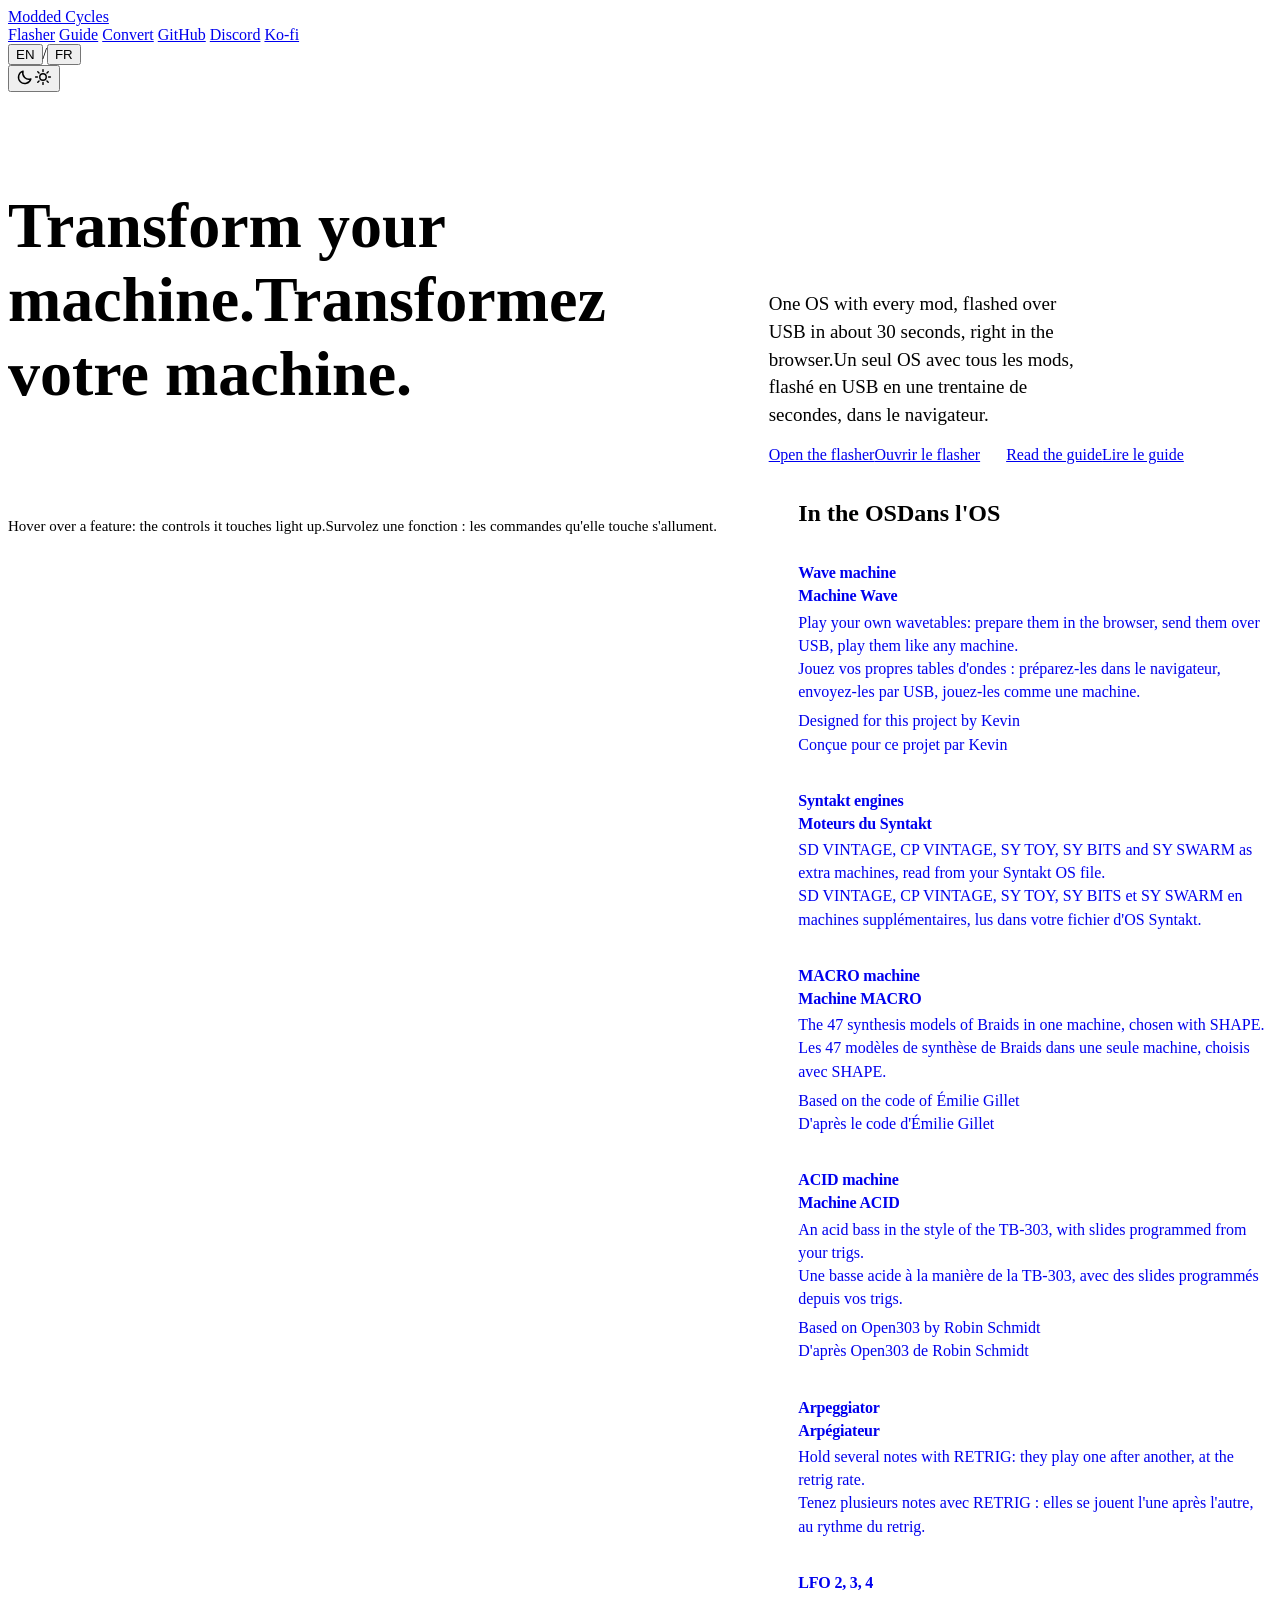
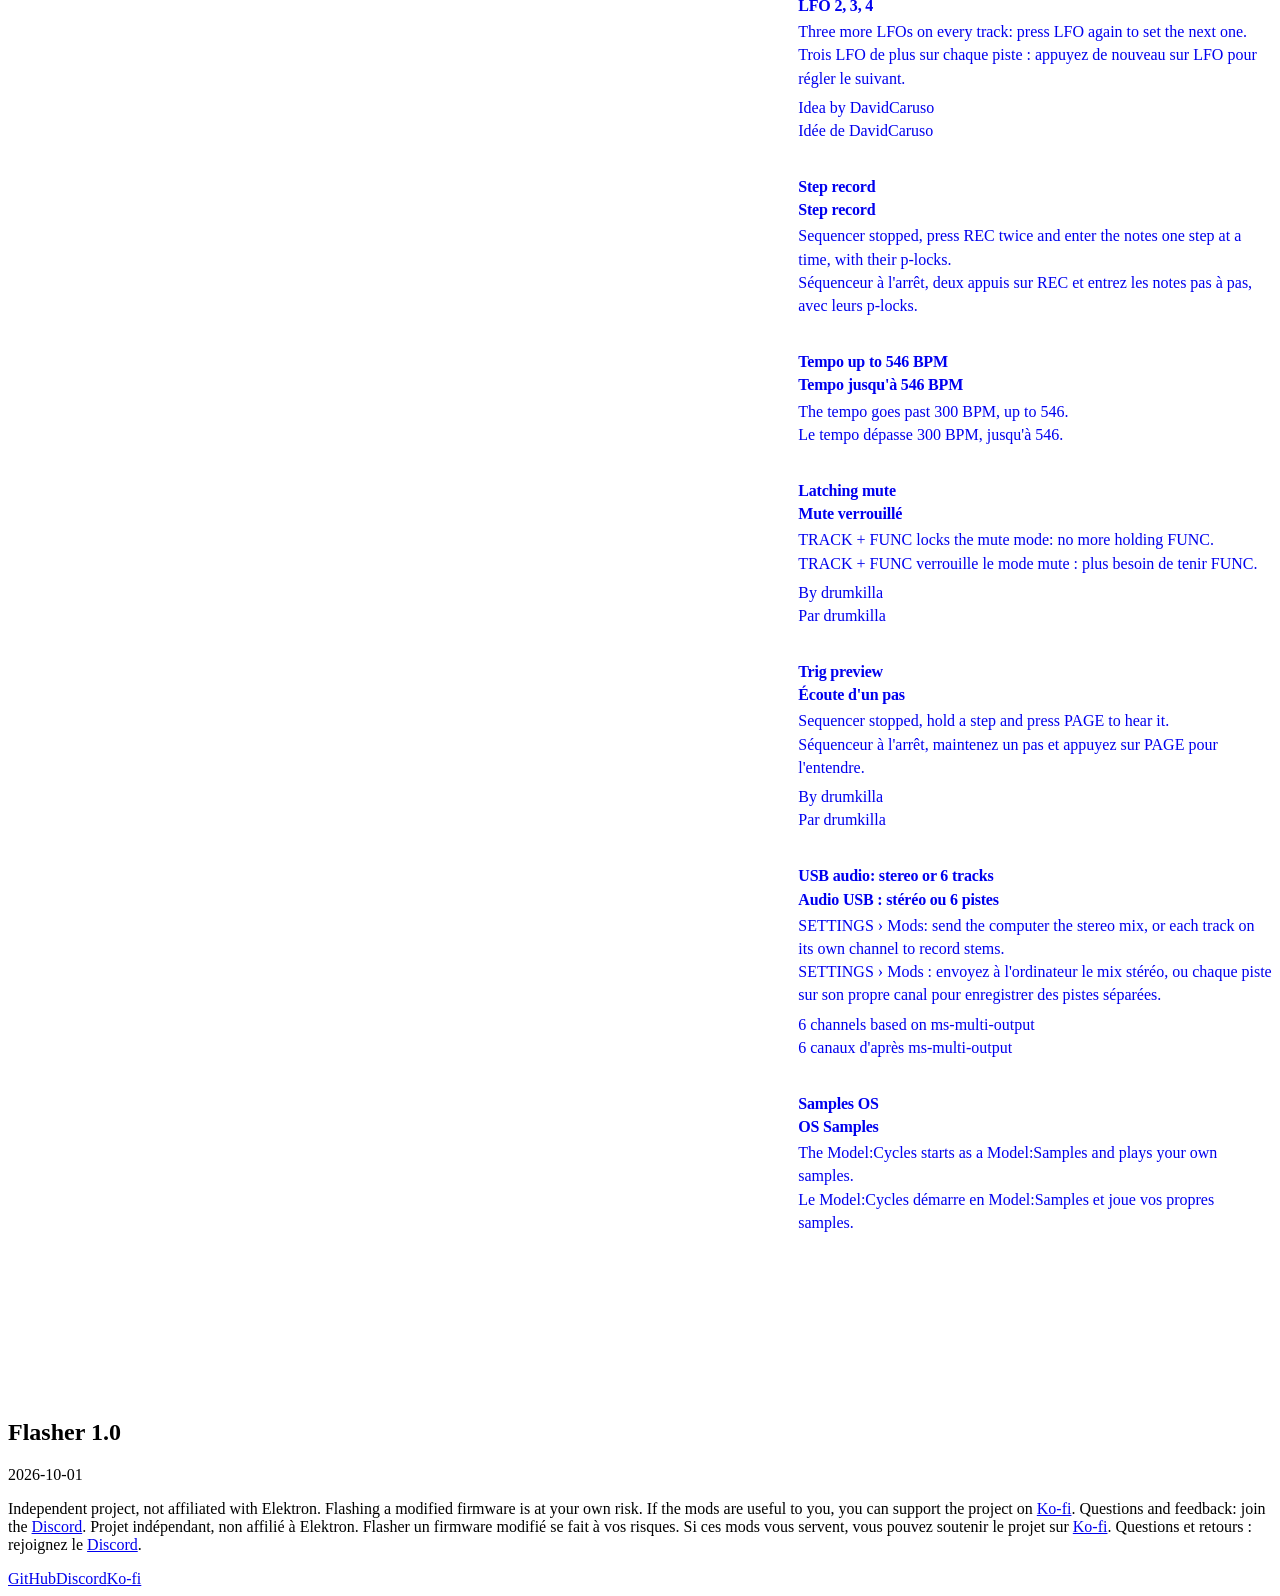
==== commit 38ba9d13: "Convert page in the site nav, from the flasher, the guide and the home page The wavetable converter " ====
--- a/docs/index.html
+++ b/docs/index.html
@@ -11,7 +11,7 @@
 <link rel="preconnect" href="https://fonts.googleapis.com">
 <link rel="preconnect" href="https://fonts.gstatic.com" crossorigin>
 <link rel="stylesheet" href="https://fonts.googleapis.com/css2?family=Familjen+Grotesk:wght@400..700&family=Tiny5&display=swap">
-<link rel="stylesheet" href="assets/site.css?v=2026-10-21-01">
+<link rel="stylesheet" href="assets/site.css?v=2026-10-21-02">
 <script>try{var l=localStorage.getItem("mc-lang"),t=localStorage.getItem("mc-theme")}catch(e){}document.documentElement.lang=l||(/^fr\b/i.test(navigator.language||"")?"fr":"en");if(t)document.documentElement.setAttribute("data-theme",t)</script>
 <style>
   .intro{display:grid;grid-template-columns:minmax(0,7fr) minmax(0,5fr);gap:20px 56px;align-items:end;padding:44px 0 36px}
@@ -55,6 +55,7 @@
   <nav aria-label="Site">
     <a href="flasher/">Flasher</a>
     <a href="guide/">Guide</a>
+    <a href="convert/">Convert</a>
     <a href="https://github.com/18nelli18/Modded-Cycles" target="_blank" rel="noopener">GitHub</a>
     <a href="https://discord.gg/hWegtJZcmm" target="_blank" rel="noopener">Discord</a>
     <a href="https://ko-fi.com/18nelli" target="_blank" rel="noopener">Ko-fi</a>
@@ -149,8 +150,8 @@
   </div>
 </footer>
 
-<script src="assets/release.js?v=2026-10-21-01"></script>
-<script src="assets/cycles.js?v=2026-10-21-01"></script>
-<script src="assets/site.js?v=2026-10-21-01"></script>
+<script src="assets/release.js?v=2026-10-21-02"></script>
+<script src="assets/cycles.js?v=2026-10-21-02"></script>
+<script src="assets/site.js?v=2026-10-21-02"></script>
 </body>
 </html>
